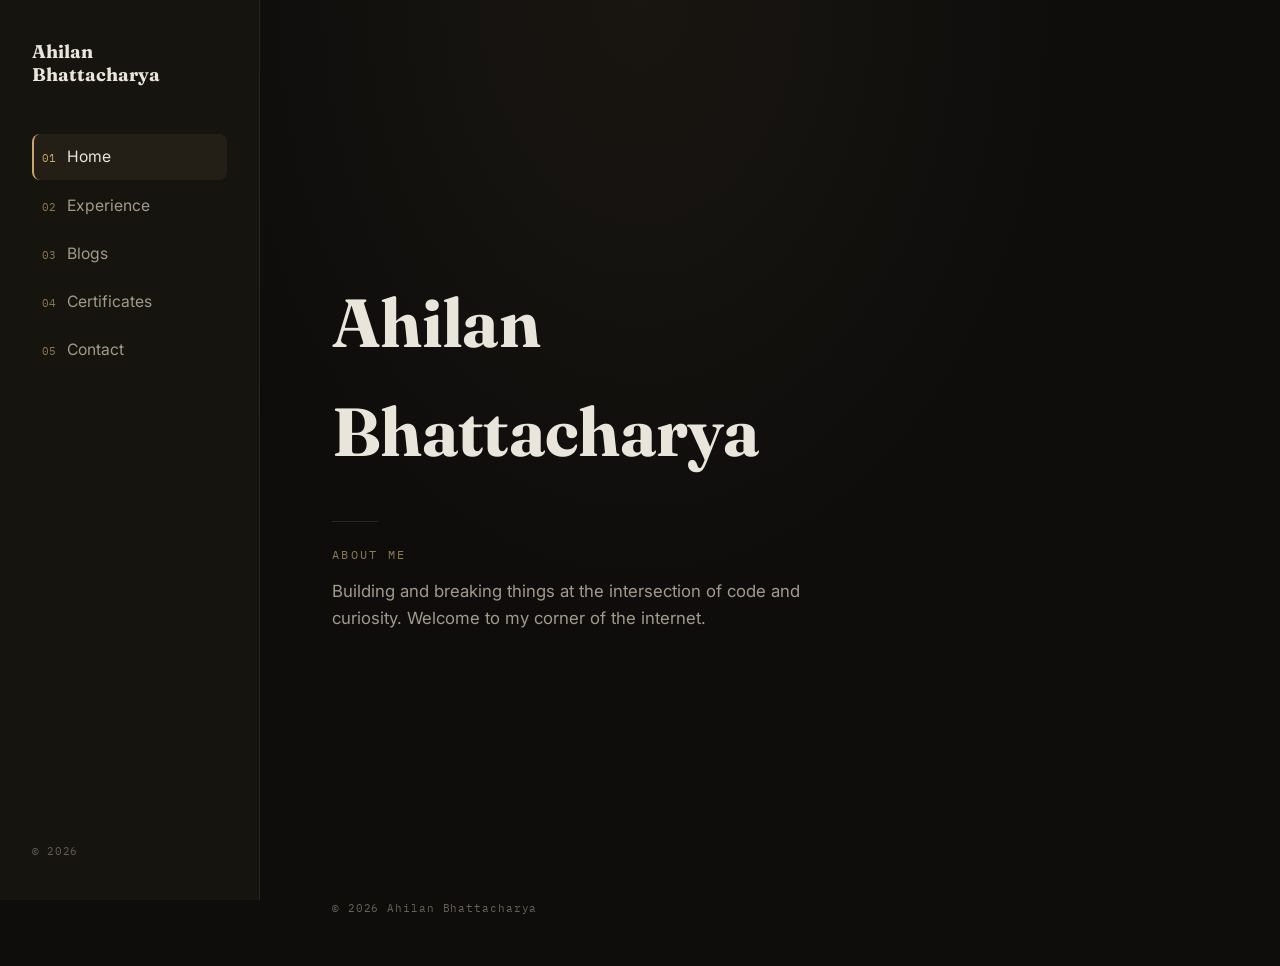
==== index.html @ ed5c238b "updating" ====
<!DOCTYPE html>
<html lang="en">
<head>
  <meta charset="UTF-8" />
  <meta name="viewport" content="width=device-width, initial-scale=1.0" />
  <title>Ahilan Bhattacharya</title>
  <link rel="preconnect" href="https://fonts.googleapis.com" />
  <link rel="preconnect" href="https://fonts.gstatic.com" crossorigin />
  <link
    href="https://fonts.googleapis.com/css2?family=Fraunces:wght@600;700&family=Inter:wght@400;500&family=IBM+Plex+Mono:wght@400;500&display=swap"
    rel="stylesheet"
  />
  <link rel="stylesheet" href="style.css" />
</head>
<body>

  <aside class="sidebar">
    <div class="mark">Ahilan<br />Bhattacharya</div>
    <nav>
      <a href="index.html" aria-current="page"><span class="num">01</span> Home</a>
      <a href="experience.html"><span class="num">02</span> Experience</a>
      <a href="blogs.html"><span class="num">03</span> Blogs</a>
      <a href="certificates.html"><span class="num">04</span> Certificates</a>
      <a href="contact.html"><span class="num">05</span> Contact</a>
    </nav>
    <div class="sidebar-footer">© 2026</div>
  </aside>

  <main class="hero">
    <h1>Ahilan Bhattacharya</h1>
    <div class="rule"></div>
    <span class="eyebrow">About me</span>
    <p class="desc">
      Building and breaking things at the intersection of code and curiosity.
      Welcome to my corner of the internet.
    </p>
  </main>

  <footer class="site-footer">© 2026 Ahilan Bhattacharya</footer>

</body>
</html>
---- style.css ----
/* ============================================
   Ahilan Bhattacharya — Portfolio
   Shared stylesheet
   ============================================ */

:root {
  --bg: #0e0d0c;
  --bg-raised: #16140f;
  --ink: #eae5da;
  --ink-dim: #a39a89;
  --line: #2a271f;
  --accent: #c9a66b;
  --accent-dim: #8f7850;

  --font-display: "Fraunces", Georgia, serif;
  --font-body: "Inter", -apple-system, BlinkMacSystemFont, sans-serif;
  --font-mono: "IBM Plex Mono", ui-monospace, monospace;
}

* {
  box-sizing: border-box;
}

html {
  scroll-behavior: smooth;
}

body {
  margin: 0;
  min-height: 100vh;
  background: var(--bg);
  color: var(--ink);
  font-family: var(--font-body);
  line-height: 1.6;
  -webkit-font-smoothing: antialiased;
}

/* subtle grain / vignette so the black isn't flat */
body::before {
  content: "";
  position: fixed;
  inset: 0;
  pointer-events: none;
  background: radial-gradient(ellipse at 50% 0%, rgba(201, 166, 107, 0.06), transparent 55%);
  z-index: 0;
}

a {
  color: inherit;
  text-decoration: none;
}

::selection {
  background: var(--accent-dim);
  color: var(--bg);
}

/* ---------- Sidebar nav ---------- */

:root {
  --sidebar-w: 260px;
}

.sidebar {
  position: fixed;
  top: 0;
  left: 0;
  bottom: 0;
  width: var(--sidebar-w);
  background: var(--bg-raised);
  border-right: 1px solid var(--line);
  padding: 2.5rem 2rem;
  display: flex;
  flex-direction: column;
  z-index: 100;
}

.sidebar .mark {
  font-family: var(--font-display);
  font-weight: 700;
  font-size: 1.15rem;
  color: var(--ink);
  margin-bottom: 3rem;
  line-height: 1.25;
}

.sidebar nav {
  display: flex;
  flex-direction: column;
  gap: 0.15rem;
}

.sidebar nav a {
  display: flex;
  align-items: baseline;
  gap: 0.7rem;
  padding: 0.65rem 0.5rem;
  border-radius: 8px;
  font-size: 0.98rem;
  color: var(--ink-dim);
  border-left: 2px solid transparent;
  transition: background 0.2s ease, color 0.2s ease, border-color 0.2s ease;
}

.sidebar nav a .num {
  font-family: var(--font-mono);
  font-size: 0.68rem;
  color: var(--accent-dim);
}

.sidebar nav a:hover {
  background: rgba(201, 166, 107, 0.06);
  color: var(--ink);
}

.sidebar nav a[aria-current="page"] {
  color: var(--ink);
  background: rgba(201, 166, 107, 0.08);
  border-left-color: var(--accent);
}

.sidebar nav a[aria-current="page"] .num {
  color: var(--accent);
}

.sidebar-footer {
  margin-top: auto;
  font-family: var(--font-mono);
  font-size: 0.68rem;
  letter-spacing: 0.06em;
  color: var(--ink-dim);
  opacity: 0.55;
}

/* Mobile: sidebar collapses to a top bar */
@media (max-width: 820px) {
  .sidebar {
    position: static;
    width: 100%;
    height: auto;
    border-right: none;
    border-bottom: 1px solid var(--line);
    padding: 1.5rem 1.25rem;
  }

  .sidebar .mark {
    margin-bottom: 1.25rem;
  }

  .sidebar nav {
    flex-direction: row;
    flex-wrap: wrap;
    gap: 0.4rem;
  }

  .sidebar-footer {
    display: none;
  }
}

/* ---------- Hero (home page) ---------- */

.hero {
  min-height: 100vh;
  margin-left: var(--sidebar-w);
  display: flex;
  flex-direction: column;
  justify-content: center;
  text-align: left;
  padding: 4rem 4rem 4rem 4.5rem;
  position: relative;
  z-index: 1;
}

.hero h1 {
  font-family: var(--font-display);
  font-weight: 700;
  font-size: clamp(2.5rem, 6vw, 4.25rem);
  letter-spacing: -0.01em;
  margin: 0;
  color: var(--ink);
  max-width: 14ch;
}

.hero .rule {
  width: 46px;
  height: 1px;
  background: var(--line);
  margin: 2.25rem 0 1.5rem;
}

.hero .eyebrow {
  font-family: var(--font-mono);
  font-size: 0.72rem;
  letter-spacing: 0.2em;
  text-transform: uppercase;
  color: var(--accent-dim);
  margin-bottom: 0.85rem;
  display: block;
}

.hero p.desc {
  max-width: 46ch;
  font-size: 1.05rem;
  color: var(--ink-dim);
  margin: 0;
}

/* ---------- Generic inner page layout ---------- */

.page {
  min-height: 100vh;
  margin-left: var(--sidebar-w);
  max-width: 760px;
  padding: 5.5rem 3rem 6rem 4.5rem;
  position: relative;
  z-index: 1;
}

.page .eyebrow {
  font-family: var(--font-mono);
  font-size: 0.72rem;
  letter-spacing: 0.2em;
  text-transform: uppercase;
  color: var(--accent-dim);
  margin-bottom: 1rem;
  display: block;
}

.page h1 {
  font-family: var(--font-display);
  font-weight: 700;
  font-size: clamp(2rem, 5vw, 3rem);
  margin: 0 0 2.75rem;
  color: var(--ink);
}

/* Entry blocks used on experience / blogs / certificates */

.entry {
  padding: 1.75rem 0;
  border-top: 1px solid var(--line);
  display: grid;
  grid-template-columns: 7rem 1fr;
  gap: 1.5rem;
}

.entry:last-child {
  border-bottom: 1px solid var(--line);
}

.entry .when {
  font-family: var(--font-mono);
  font-size: 0.78rem;
  color: var(--accent-dim);
  padding-top: 0.15rem;
}

.entry h2 {
  font-family: var(--font-display);
  font-size: 1.3rem;
  font-weight: 600;
  margin: 0 0 0.5rem;
  color: var(--ink);
}

.entry p {
  margin: 0;
  color: var(--ink-dim);
  font-size: 0.96rem;
}

.entry .tag {
  display: inline-block;
  margin-top: 0.85rem;
  font-family: var(--font-mono);
  font-size: 0.68rem;
  letter-spacing: 0.08em;
  text-transform: uppercase;
  color: var(--ink-dim);
  border: 1px solid var(--line);
  border-radius: 999px;
  padding: 0.25rem 0.65rem;
}

.empty-note {
  color: var(--ink-dim);
  font-size: 0.95rem;
  border-top: 1px solid var(--line);
  padding-top: 1.75rem;
}

/* ---------- Contact page ---------- */

.contact-list {
  display: flex;
  flex-direction: column;
  gap: 0;
  margin-top: 1rem;
}

.contact-list a {
  display: flex;
  align-items: baseline;
  justify-content: space-between;
  gap: 1rem;
  padding: 1.6rem 0;
  border-top: 1px solid var(--line);
  transition: color 0.2s ease, padding-left 0.2s ease;
}

.contact-list a:last-child {
  border-bottom: 1px solid var(--line);
}

.contact-list .platform {
  font-family: var(--font-display);
  font-size: clamp(1.5rem, 4vw, 2.1rem);
  font-weight: 600;
  color: var(--ink);
}

.contact-list .handle {
  font-family: var(--font-mono);
  font-size: 0.85rem;
  color: var(--ink-dim);
  white-space: nowrap;
}

.contact-list a:hover {
  padding-left: 0.5rem;
}

.contact-list a:hover .platform {
  color: var(--accent);
}

.contact-list a:hover .handle {
  color: var(--accent-dim);
}

/* ---------- Footer ---------- */

.site-footer {
  position: relative;
  z-index: 1;
  margin-left: var(--sidebar-w);
  text-align: left;
  padding: 0 3rem 3rem 4.5rem;
  font-family: var(--font-mono);
  font-size: 0.7rem;
  letter-spacing: 0.08em;
  color: var(--ink-dim);
  opacity: 0.6;
}

/* ---------- Focus states (accessibility) ---------- */

a:focus-visible,
button:focus-visible {
  outline: 2px solid var(--accent);
  outline-offset: 3px;
  border-radius: 4px;
}

/* ---------- Reduced motion ---------- */

@media (prefers-reduced-motion: reduce) {
  html {
    scroll-behavior: auto;
  }
  * {
    transition-duration: 0.001ms !important;
  }
}

/* ---------- Responsive ---------- */

@media (max-width: 820px) {
  .hero,
  .page,
  .site-footer {
    margin-left: 0;
  }

  .hero {
    padding: 3rem 1.5rem;
    min-height: auto;
  }

  .page {
    padding: 3rem 1.25rem 4rem;
  }

  .site-footer {
    padding: 0 1.25rem 3rem;
  }
}

@media (max-width: 600px) {
  .entry {
    grid-template-columns: 1fr;
    gap: 0.4rem;
  }

  .contact-list a {
    flex-direction: column;
    gap: 0.35rem;
  }
}
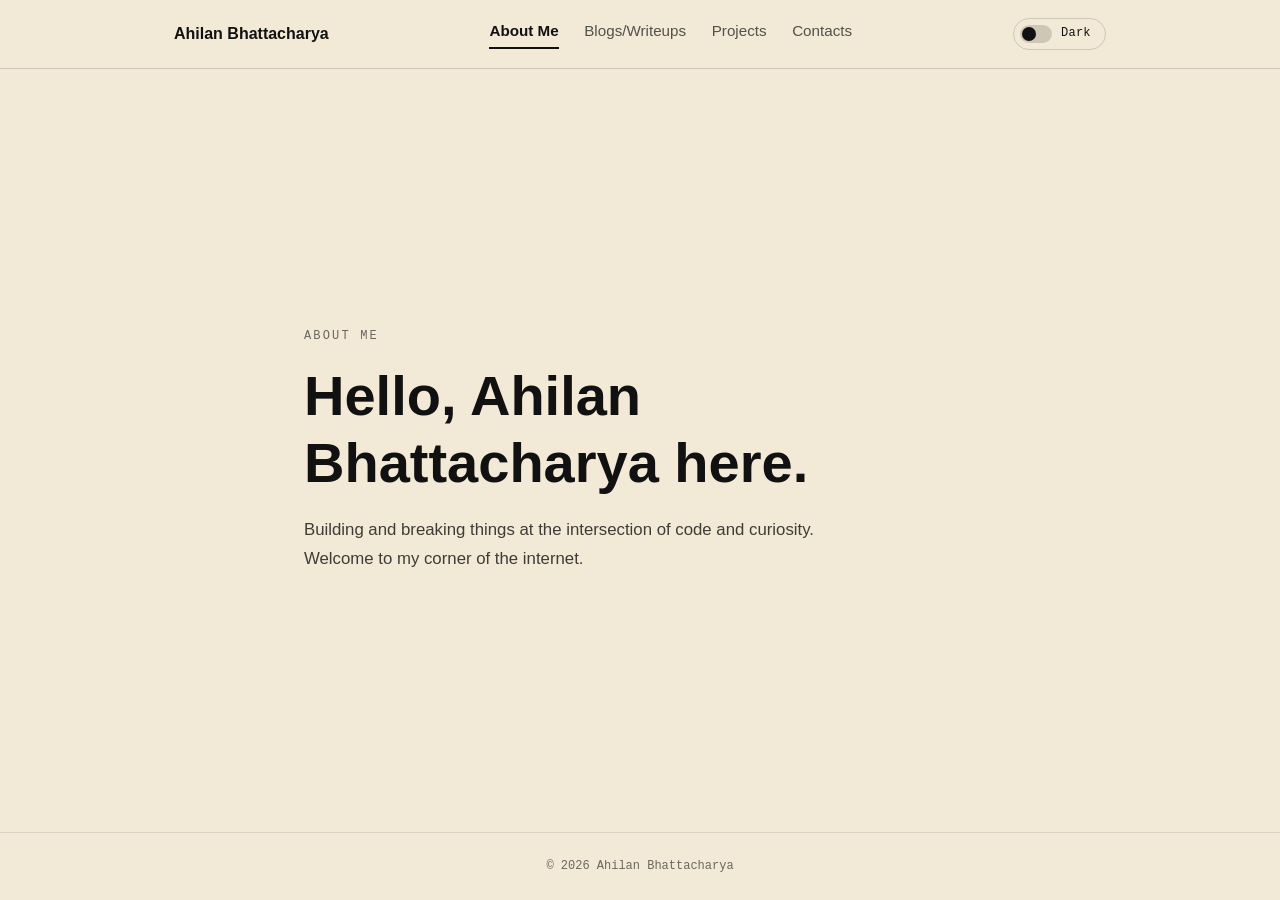
==== commit 26e7cefe: "Updating" ====
--- a/index.html
+++ b/index.html
@@ -4,33 +4,37 @@
   <meta charset="UTF-8" />
   <meta name="viewport" content="width=device-width, initial-scale=1.0" />
   <title>Ahilan Bhattacharya</title>
-  <link rel="preconnect" href="https://fonts.googleapis.com" />
-  <link rel="preconnect" href="https://fonts.gstatic.com" crossorigin />
-  <link
-    href="https://fonts.googleapis.com/css2?family=Fraunces:wght@600;700&family=Inter:wght@400;500&family=IBM+Plex+Mono:wght@400;500&display=swap"
-    rel="stylesheet"
-  />
+  <script>
+    (function () {
+      if (localStorage.getItem('theme') === 'dark') {
+        document.documentElement.setAttribute('data-theme', 'dark');
+      }
+    })();
+  </script>
   <link rel="stylesheet" href="style.css" />
 </head>
 <body>
 
-  <aside class="sidebar">
-    <div class="mark">Ahilan<br />Bhattacharya</div>
-    <nav>
-      <a href="index.html" aria-current="page"><span class="num">01</span> Home</a>
-      <a href="experience.html"><span class="num">02</span> Experience</a>
-      <a href="blogs.html"><span class="num">03</span> Blogs</a>
-      <a href="certificates.html"><span class="num">04</span> Certificates</a>
-      <a href="contact.html"><span class="num">05</span> Contact</a>
-    </nav>
-    <div class="sidebar-footer">© 2026</div>
-  </aside>
+  <header class="site-header">
+    <div class="header-inner">
+      <a class="brand" href="index.html">Ahilan Bhattacharya</a>
+      <nav class="site-nav" aria-label="Primary">
+        <a href="index.html" aria-current="page">About Me</a>
+        <a href="blogs.html">Blogs/Writeups</a>
+        <a href="projects.html">Projects</a>
+        <a href="contact.html">Contacts</a>
+      </nav>
+      <button id="theme-toggle" class="theme-toggle" type="button" aria-pressed="false">
+        <span class="toggle-track" aria-hidden="true"><span class="toggle-thumb"></span></span>
+        <span class="toggle-label">Dark</span>
+      </button>
+    </div>
+  </header>
 
   <main class="hero">
-    <h1>Ahilan Bhattacharya</h1>
-    <div class="rule"></div>
-    <span class="eyebrow">About me</span>
-    <p class="desc">
+    <p class="eyebrow">About Me</p>
+    <h1>Hello, Ahilan Bhattacharya here.</h1>
+    <p class="lede">
       Building and breaking things at the intersection of code and curiosity.
       Welcome to my corner of the internet.
     </p>
@@ -38,5 +42,6 @@
 
   <footer class="site-footer">© 2026 Ahilan Bhattacharya</footer>
 
+  <script src="script.js"></script>
 </body>
 </html>
--- a/style.css
+++ b/style.css
@@ -1,20 +1,25 @@
-/* ============================================
+/* =====================================================
    Ahilan Bhattacharya — Portfolio
-   Shared stylesheet
-   ============================================ */
+   Plain HTML/CSS. One stylesheet, two themes:
+   - light (default): beige background, black text
+   - dark (toggle):   grey/black background, green text
+   Theme is switched by setting data-theme="dark" on <html>
+   (see script.js). No frameworks, no build step.
+   ===================================================== */
 
 :root {
-  --bg: #0e0d0c;
-  --bg-raised: #16140f;
-  --ink: #eae5da;
-  --ink-dim: #a39a89;
-  --line: #2a271f;
-  --accent: #c9a66b;
-  --accent-dim: #8f7850;
-
-  --font-display: "Fraunces", Georgia, serif;
-  --font-body: "Inter", -apple-system, BlinkMacSystemFont, sans-serif;
-  --font-mono: "IBM Plex Mono", ui-monospace, monospace;
+  --bg: #f2ead6;
+  --text: #111111;
+  --line: rgba(0, 0, 0, 0.15);
+
+  --font-sans: -apple-system, BlinkMacSystemFont, "Segoe UI", Roboto, Helvetica, Arial, sans-serif;
+  --font-mono: ui-monospace, "SFMono-Regular", Menlo, Consolas, "Liberation Mono", monospace;
+}
+
+:root[data-theme="dark"] {
+  --bg: #0e0f0e;
+  --text: #39ff33;
+  --line: rgba(57, 255, 51, 0.25);
 }
 
 * {
@@ -28,266 +33,236 @@
 body {
   margin: 0;
   min-height: 100vh;
+  display: flex;
+  flex-direction: column;
   background: var(--bg);
-  color: var(--ink);
-  font-family: var(--font-body);
+  color: var(--text);
+  font-family: var(--font-sans);
   line-height: 1.6;
-  -webkit-font-smoothing: antialiased;
-}
-
-/* subtle grain / vignette so the black isn't flat */
-body::before {
-  content: "";
-  position: fixed;
-  inset: 0;
-  pointer-events: none;
-  background: radial-gradient(ellipse at 50% 0%, rgba(201, 166, 107, 0.06), transparent 55%);
-  z-index: 0;
+}
+
+[data-theme="dark"] body {
+  font-family: var(--font-mono);
 }
 
 a {
   color: inherit;
+}
+
+::selection {
+  background: var(--text);
+  color: var(--bg);
+}
+
+/* ---------- Header ---------- */
+
+.site-header {
+  position: sticky;
+  top: 0;
+  z-index: 10;
+  background: var(--bg);
+  border-bottom: 1px solid var(--line);
+}
+
+.header-inner {
+  max-width: 980px;
+  margin: 0 auto;
+  padding: 1.1rem 1.5rem;
+  display: flex;
+  align-items: center;
+  justify-content: space-between;
+  gap: 1.5rem;
+  flex-wrap: wrap;
+}
+
+.brand {
+  font-weight: 700;
+  font-size: 1rem;
   text-decoration: none;
-}
-
-::selection {
-  background: var(--accent-dim);
-  color: var(--bg);
-}
-
-/* ---------- Sidebar nav ---------- */
-
-:root {
-  --sidebar-w: 260px;
-}
-
-.sidebar {
-  position: fixed;
-  top: 0;
-  left: 0;
-  bottom: 0;
-  width: var(--sidebar-w);
-  background: var(--bg-raised);
-  border-right: 1px solid var(--line);
-  padding: 2.5rem 2rem;
-  display: flex;
-  flex-direction: column;
-  z-index: 100;
-}
-
-.sidebar .mark {
-  font-family: var(--font-display);
+  white-space: nowrap;
+}
+
+.site-nav {
+  display: flex;
+  gap: 1.6rem;
+  flex-wrap: wrap;
+}
+
+.site-nav a {
+  text-decoration: none;
+  font-size: 0.95rem;
+  opacity: 0.7;
+  padding-bottom: 0.2rem;
+  border-bottom: 2px solid transparent;
+  transition: opacity 0.15s ease, border-color 0.15s ease;
+}
+
+.site-nav a:hover {
+  opacity: 1;
+}
+
+.site-nav a[aria-current="page"] {
+  opacity: 1;
   font-weight: 700;
-  font-size: 1.15rem;
-  color: var(--ink);
-  margin-bottom: 3rem;
-  line-height: 1.25;
-}
-
-.sidebar nav {
-  display: flex;
-  flex-direction: column;
-  gap: 0.15rem;
-}
-
-.sidebar nav a {
-  display: flex;
-  align-items: baseline;
-  gap: 0.7rem;
-  padding: 0.65rem 0.5rem;
-  border-radius: 8px;
-  font-size: 0.98rem;
-  color: var(--ink-dim);
-  border-left: 2px solid transparent;
-  transition: background 0.2s ease, color 0.2s ease, border-color 0.2s ease;
-}
-
-.sidebar nav a .num {
-  font-family: var(--font-mono);
-  font-size: 0.68rem;
-  color: var(--accent-dim);
-}
-
-.sidebar nav a:hover {
-  background: rgba(201, 166, 107, 0.06);
-  color: var(--ink);
-}
-
-.sidebar nav a[aria-current="page"] {
-  color: var(--ink);
-  background: rgba(201, 166, 107, 0.08);
-  border-left-color: var(--accent);
-}
-
-.sidebar nav a[aria-current="page"] .num {
-  color: var(--accent);
-}
-
-.sidebar-footer {
-  margin-top: auto;
-  font-family: var(--font-mono);
-  font-size: 0.68rem;
-  letter-spacing: 0.06em;
-  color: var(--ink-dim);
-  opacity: 0.55;
-}
-
-/* Mobile: sidebar collapses to a top bar */
-@media (max-width: 820px) {
-  .sidebar {
-    position: static;
-    width: 100%;
-    height: auto;
-    border-right: none;
-    border-bottom: 1px solid var(--line);
-    padding: 1.5rem 1.25rem;
-  }
-
-  .sidebar .mark {
-    margin-bottom: 1.25rem;
-  }
-
-  .sidebar nav {
-    flex-direction: row;
-    flex-wrap: wrap;
-    gap: 0.4rem;
-  }
-
-  .sidebar-footer {
-    display: none;
-  }
-}
-
-/* ---------- Hero (home page) ---------- */
+  border-bottom-color: currentColor;
+}
+
+/* Dark mode toggle */
+
+.theme-toggle {
+  display: flex;
+  align-items: center;
+  gap: 0.55rem;
+  background: transparent;
+  border: 1px solid var(--line);
+  border-radius: 999px;
+  padding: 0.35rem 0.8rem 0.35rem 0.4rem;
+  font: inherit;
+  color: var(--text);
+  cursor: pointer;
+}
+
+.toggle-track {
+  width: 32px;
+  height: 18px;
+  border-radius: 999px;
+  background: var(--line);
+  position: relative;
+  flex-shrink: 0;
+}
+
+.toggle-thumb {
+  position: absolute;
+  top: 2px;
+  left: 2px;
+  width: 14px;
+  height: 14px;
+  border-radius: 50%;
+  background: var(--text);
+  transition: transform 0.2s ease;
+}
+
+[data-theme="dark"] .toggle-thumb {
+  transform: translateX(14px);
+}
+
+.toggle-label {
+  font-family: var(--font-mono);
+  font-size: 0.75rem;
+  letter-spacing: 0.02em;
+  min-width: 2.6em;
+  text-align: left;
+}
+
+/* ---------- Shared page bits ---------- */
+
+.eyebrow {
+  font-family: var(--font-mono);
+  font-size: 0.75rem;
+  letter-spacing: 0.18em;
+  text-transform: uppercase;
+  opacity: 0.6;
+  margin: 0 0 1rem;
+}
+
+/* ---------- Hero (About Me / landing page) ---------- */
 
 .hero {
-  min-height: 100vh;
-  margin-left: var(--sidebar-w);
+  flex: 1;
   display: flex;
   flex-direction: column;
   justify-content: center;
-  text-align: left;
-  padding: 4rem 4rem 4rem 4.5rem;
-  position: relative;
-  z-index: 1;
+  max-width: 720px;
+  width: 100%;
+  margin: 0 auto;
+  padding: 4rem 1.5rem;
 }
 
 .hero h1 {
-  font-family: var(--font-display);
+  font-size: clamp(2.25rem, 5vw, 3.5rem);
+  font-weight: 800;
+  line-height: 1.2;
+  margin: 0 0 1.25rem;
+  max-width: 18ch;
+}
+
+[data-theme="dark"] .hero h1 {
+  text-shadow: 0 0 16px rgba(57, 255, 51, 0.35);
+}
+
+.hero .lede {
+  font-size: 1.05rem;
+  line-height: 1.7;
+  max-width: 55ch;
+  opacity: 0.8;
+  margin: 0;
+}
+
+/* ---------- Generic inner page (Blogs / Projects / Contact) ---------- */
+
+.page {
+  flex: 1;
+  max-width: 720px;
+  width: 100%;
+  margin: 0 auto;
+  padding: 3.5rem 1.5rem 5rem;
+}
+
+.page h1 {
+  font-size: clamp(2rem, 4vw, 2.6rem);
+  font-weight: 800;
+  margin: 0 0 2.5rem;
+}
+
+.entry {
+  display: grid;
+  grid-template-columns: 6.5rem 1fr;
+  gap: 1.25rem;
+  padding: 1.5rem 0;
+  border-top: 1px solid var(--line);
+}
+
+.entry:last-of-type {
+  border-bottom: 1px solid var(--line);
+}
+
+.entry .when {
+  font-family: var(--font-mono);
+  font-size: 0.78rem;
+  opacity: 0.6;
+  padding-top: 0.2rem;
+}
+
+.entry h2 {
+  margin: 0 0 0.4rem;
+  font-size: 1.2rem;
   font-weight: 700;
-  font-size: clamp(2.5rem, 6vw, 4.25rem);
-  letter-spacing: -0.01em;
-  margin: 0;
-  color: var(--ink);
-  max-width: 14ch;
-}
-
-.hero .rule {
-  width: 46px;
-  height: 1px;
-  background: var(--line);
-  margin: 2.25rem 0 1.5rem;
-}
-
-.hero .eyebrow {
-  font-family: var(--font-mono);
-  font-size: 0.72rem;
-  letter-spacing: 0.2em;
-  text-transform: uppercase;
-  color: var(--accent-dim);
-  margin-bottom: 0.85rem;
-  display: block;
-}
-
-.hero p.desc {
-  max-width: 46ch;
-  font-size: 1.05rem;
-  color: var(--ink-dim);
-  margin: 0;
-}
-
-/* ---------- Generic inner page layout ---------- */
-
-.page {
-  min-height: 100vh;
-  margin-left: var(--sidebar-w);
-  max-width: 760px;
-  padding: 5.5rem 3rem 6rem 4.5rem;
-  position: relative;
-  z-index: 1;
-}
-
-.page .eyebrow {
-  font-family: var(--font-mono);
-  font-size: 0.72rem;
-  letter-spacing: 0.2em;
-  text-transform: uppercase;
-  color: var(--accent-dim);
-  margin-bottom: 1rem;
-  display: block;
-}
-
-.page h1 {
-  font-family: var(--font-display);
-  font-weight: 700;
-  font-size: clamp(2rem, 5vw, 3rem);
-  margin: 0 0 2.75rem;
-  color: var(--ink);
-}
-
-/* Entry blocks used on experience / blogs / certificates */
-
-.entry {
-  padding: 1.75rem 0;
-  border-top: 1px solid var(--line);
-  display: grid;
-  grid-template-columns: 7rem 1fr;
-  gap: 1.5rem;
-}
-
-.entry:last-child {
-  border-bottom: 1px solid var(--line);
-}
-
-.entry .when {
-  font-family: var(--font-mono);
-  font-size: 0.78rem;
-  color: var(--accent-dim);
-  padding-top: 0.15rem;
-}
-
-.entry h2 {
-  font-family: var(--font-display);
-  font-size: 1.3rem;
-  font-weight: 600;
-  margin: 0 0 0.5rem;
-  color: var(--ink);
 }
 
 .entry p {
   margin: 0;
-  color: var(--ink-dim);
-  font-size: 0.96rem;
+  opacity: 0.8;
+  font-size: 0.95rem;
 }
 
 .entry .tag {
   display: inline-block;
-  margin-top: 0.85rem;
+  margin-top: 0.75rem;
   font-family: var(--font-mono);
   font-size: 0.68rem;
-  letter-spacing: 0.08em;
   text-transform: uppercase;
-  color: var(--ink-dim);
+  letter-spacing: 0.06em;
   border: 1px solid var(--line);
   border-radius: 999px;
-  padding: 0.25rem 0.65rem;
+  padding: 0.2rem 0.6rem;
+  opacity: 0.7;
 }
 
 .empty-note {
-  color: var(--ink-dim);
-  font-size: 0.95rem;
+  padding-top: 1.5rem;
   border-top: 1px solid var(--line);
-  padding-top: 1.75rem;
+  opacity: 0.6;
+  font-size: 0.92rem;
 }
 
 /* ---------- Contact page ---------- */
@@ -295,8 +270,6 @@
 .contact-list {
   display: flex;
   flex-direction: column;
-  gap: 0;
-  margin-top: 1rem;
 }
 
 .contact-list a {
@@ -304,66 +277,51 @@
   align-items: baseline;
   justify-content: space-between;
   gap: 1rem;
-  padding: 1.6rem 0;
+  padding: 1.4rem 0;
   border-top: 1px solid var(--line);
-  transition: color 0.2s ease, padding-left 0.2s ease;
+  text-decoration: none;
+  transition: opacity 0.15s ease;
 }
 
 .contact-list a:last-child {
   border-bottom: 1px solid var(--line);
 }
 
+.contact-list a:hover {
+  opacity: 0.6;
+}
+
 .contact-list .platform {
-  font-family: var(--font-display);
-  font-size: clamp(1.5rem, 4vw, 2.1rem);
-  font-weight: 600;
-  color: var(--ink);
+  font-size: 1.35rem;
+  font-weight: 700;
 }
 
 .contact-list .handle {
   font-family: var(--font-mono);
   font-size: 0.85rem;
-  color: var(--ink-dim);
+  opacity: 0.65;
   white-space: nowrap;
 }
 
-.contact-list a:hover {
-  padding-left: 0.5rem;
-}
-
-.contact-list a:hover .platform {
-  color: var(--accent);
-}
-
-.contact-list a:hover .handle {
-  color: var(--accent-dim);
-}
-
 /* ---------- Footer ---------- */
 
 .site-footer {
-  position: relative;
-  z-index: 1;
-  margin-left: var(--sidebar-w);
-  text-align: left;
-  padding: 0 3rem 3rem 4.5rem;
-  font-family: var(--font-mono);
-  font-size: 0.7rem;
-  letter-spacing: 0.08em;
-  color: var(--ink-dim);
-  opacity: 0.6;
-}
-
-/* ---------- Focus states (accessibility) ---------- */
+  border-top: 1px solid var(--line);
+  text-align: center;
+  padding: 1.5rem;
+  font-family: var(--font-mono);
+  font-size: 0.75rem;
+  opacity: 0.6;
+}
+
+/* ---------- Accessibility ---------- */
 
 a:focus-visible,
 button:focus-visible {
-  outline: 2px solid var(--accent);
+  outline: 2px solid var(--text);
   outline-offset: 3px;
   border-radius: 4px;
 }
-
-/* ---------- Reduced motion ---------- */
 
 @media (prefers-reduced-motion: reduce) {
   html {
@@ -376,28 +334,15 @@
 
 /* ---------- Responsive ---------- */
 
-@media (max-width: 820px) {
-  .hero,
-  .page,
-  .site-footer {
-    margin-left: 0;
-  }
-
-  .hero {
-    padding: 3rem 1.5rem;
-    min-height: auto;
-  }
-
-  .page {
-    padding: 3rem 1.25rem 4rem;
-  }
-
-  .site-footer {
-    padding: 0 1.25rem 3rem;
-  }
-}
-
-@media (max-width: 600px) {
+@media (max-width: 640px) {
+  .header-inner {
+    padding: 1rem 1.25rem;
+  }
+
+  .site-nav {
+    gap: 1.1rem;
+  }
+
   .entry {
     grid-template-columns: 1fr;
     gap: 0.4rem;
@@ -405,6 +350,6 @@
 
   .contact-list a {
     flex-direction: column;
-    gap: 0.35rem;
-  }
-}
+    gap: 0.3rem;
+  }
+}
